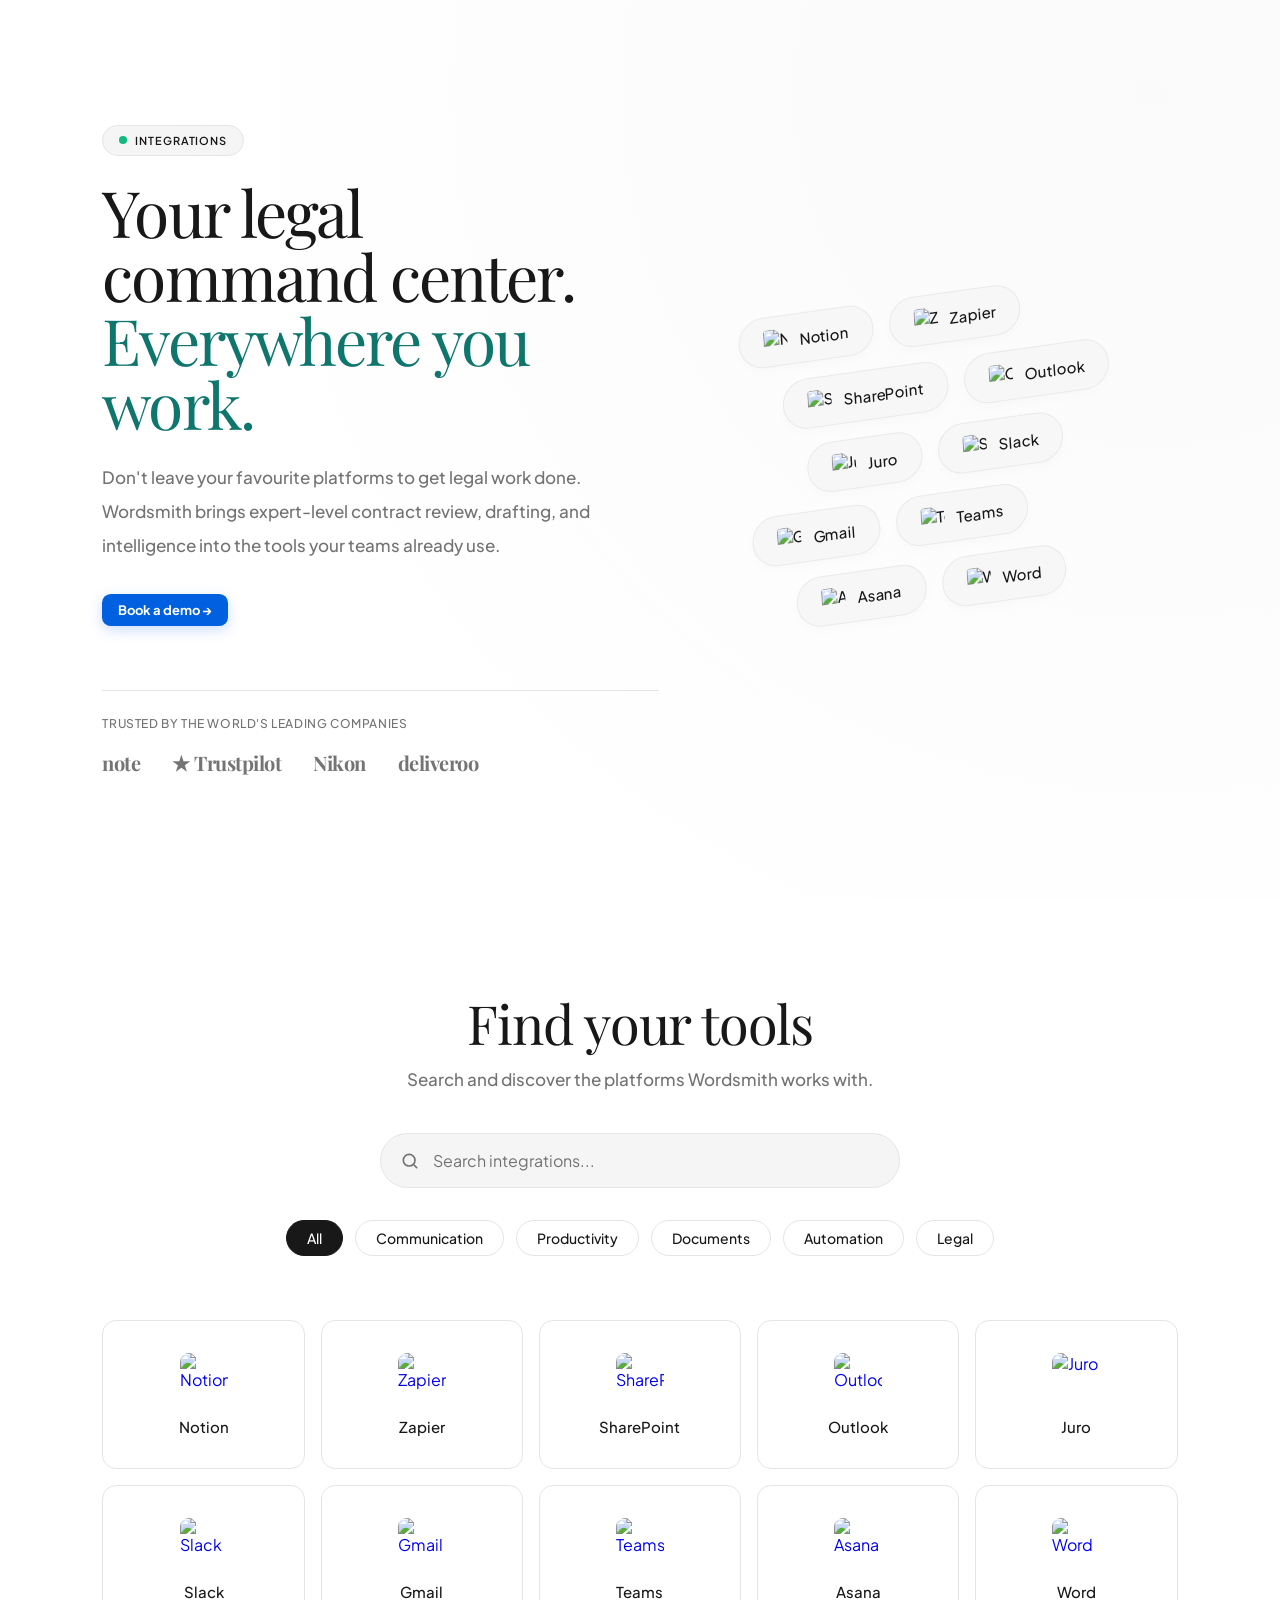
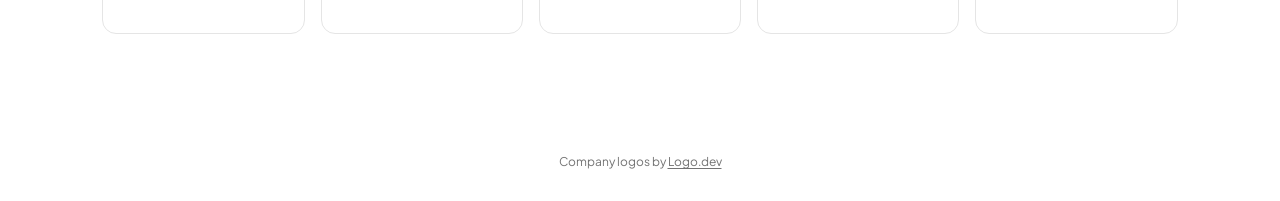
==== index.html @ c870811c "Rename hero.html to index.html for GitHub Pages" ====
<!DOCTYPE html>
<html lang="en">
<head>
  <meta charset="UTF-8">
  <meta name="viewport" content="width=device-width, initial-scale=1.0">

  <!-- Primary Meta Tags -->
  <title>Wordsmith Integrations Page Redesign | SaaS Website Redesign Portfolio</title>
  <meta name="title" content="Wordsmith Integrations Page Redesign | SaaS Website Redesign Portfolio">
  <meta name="description" content="A complete redesign of the Wordsmith AI integrations page — transforming a static list into an interactive, searchable experience with floating integration pills, live filtering, and a lead-capture empty state. Built with clean HTML, CSS, and JavaScript.">
  <meta name="keywords" content="website redesign, SaaS website redesign, landing page design, product page redesign, UI UX redesign, hero section design, integration page design, legal tech website, Wordsmith AI redesign, web design portfolio, frontend development, interaction design, web designer Edinburgh, web designer London, brand designer">
  <meta name="author" content="Costic">
  <meta name="robots" content="index, follow, max-image-preview:large, max-snippet:-1, max-video-preview:-1">
  <meta name="googlebot" content="index, follow">
  <meta name="theme-color" content="#181818">
  <meta name="rating" content="general">
  <meta name="revisit-after" content="7 days">
  <meta name="language" content="English">

  <!-- Canonical -->
  <link rel="canonical" href="https://costikid.github.io/wordsmithaiwebdesignerapplication/">

  <!-- Favicon & Manifest -->
  <link rel="icon" href="favicon.svg" type="image/svg+xml">
  <link rel="apple-touch-icon" href="apple-touch-icon.png">
  <link rel="manifest" href="site.webmanifest">

  <!-- Open Graph / Facebook -->
  <meta property="og:type" content="website">
  <meta property="og:url" content="https://costikid.github.io/wordsmithaiwebdesignerapplication/">
  <meta property="og:title" content="Wordsmith Integrations Page Redesign | SaaS Website Redesign Portfolio">
  <meta property="og:description" content="A complete redesign of the Wordsmith AI integrations page — transforming a static list into an interactive, searchable experience with floating integration pills, live filtering, and a lead-capture empty state.">
  <meta property="og:image" content="https://images.pexels.com/photos/6592642/pexels-photo-6592642.jpeg">
  <meta property="og:image:alt" content="Screenshot of the redesigned Wordsmith AI integrations page showing a staggered cascade of floating integration pills and a searchable browse section">
  <meta property="og:image:width" content="1200">
  <meta property="og:image:height" content="630">
  <meta property="og:site_name" content="Wordsmith Redesign — Portfolio">
  <meta property="og:locale" content="en_GB">

  <!-- Twitter Card -->
  <meta name="twitter:card" content="summary_large_image">
  <meta name="twitter:url" content="https://costikid.github.io/wordsmithaiwebdesignerapplication/">
  <meta name="twitter:title" content="Wordsmith Integrations Page Redesign | SaaS Website Redesign Portfolio">
  <meta name="twitter:description" content="A complete redesign of the Wordsmith AI integrations page — transforming a static list into an interactive, searchable experience with floating integration pills, live filtering, and a lead-capture empty state.">
  <meta name="twitter:image" content="https://images.pexels.com/photos/6592642/pexels-photo-6592642.jpeg">
  <meta name="twitter:image:alt" content="Screenshot of the redesigned Wordsmith AI integrations page">

  <!-- Preconnect for font performance -->
  <link rel="preconnect" href="https://fonts.googleapis.com">
  <link rel="preconnect" href="https://fonts.gstatic.com" crossorigin>
  <link rel="preconnect" href="https://img.logo.dev">

  <!-- Stylesheet -->
  <link rel="stylesheet" href="style.css">

  <!-- Structured Data: CreativeWork -->
  <script type="application/ld+json">
  {
    "@context": "https://schema.org",
    "@type": "CreativeWork",
    "name": "Wordsmith Integrations Page Redesign",
    "description": "A complete redesign of the Wordsmith AI integrations page, transforming a static list into an interactive, searchable experience with floating integration pills, live filtering, and a lead-capture empty state.",
    "url": "https://costikid.github.io/wordsmithaiwebdesignerapplication/",
    "image": "https://costikid.github.io/wordsmithaiwebdesignerapplication/Screenshot_16-7-2026_155115_www.wordsmith.ai.jpeg",
    "author": {
      "@type": "Person",
      "name": "Costic",
      "url": "https://costikid.github.io/wordsmithaiwebdesignerapplication/"
    },
    "keywords": "website redesign, SaaS website redesign, landing page design, product page redesign, UI UX redesign, hero section design, integration page design, legal tech website, Wordsmith AI redesign, web design portfolio, frontend development, interaction design",
    "inLanguage": "en-GB",
    "about": {
      "@type": "Thing",
      "name": "SaaS Website Redesign",
      "description": "Redesigning underperforming SaaS product pages into high-converting, interactive experiences."
    },
    "isBasedOn": {
      "@type": "CreativeWork",
      "name": "Wordsmith AI Integrations Page",
      "url": "https://www.wordsmith.ai/"
    }
  }
  </script>

  <!-- Structured Data: Professional Service -->
  <script type="application/ld+json">
  {
    "@context": "https://schema.org",
    "@type": "ProfessionalService",
    "name": "Website Redesign Services",
    "description": "SaaS website redesign, landing page design, and product page optimization. Transforming underperforming pages into sharp, interactive experiences that convert.",
    "url": "https://costikid.github.io/wordsmithaiwebdesignerapplication/",
    "image": "https://costikid.github.io/wordsmithaiwebdesignerapplication/Screenshot_16-7-2026_155115_www.wordsmith.ai.jpeg",
    "areaServed": ["Edinburgh", "London", "United Kingdom", "Remote"],
    "serviceType": "Website Redesign, Landing Page Design, UI/UX Design, Frontend Development",
    "provider": {
      "@type": "Person",
      "name": "Costic",
      "url": "https://costikid.github.io/wordsmithaiwebdesignerapplication/"
    }
  }
  </script>
</head>
<body>

  <section class="hero-section">
    <div class="hero-grid">
      
      <!-- LEFT CONTENT ZONE -->
      <div class="hero-content">
        <div class="category-badge">Integrations</div>
        
        <h1 class="hero-title">
          Your legal<br>command center. <span style="color: var(--color-accent-teal-text);">Everywhere you work.</span>
        </h1>
        
        <p class="hero-description">
          Don't leave your favourite platforms to get legal work done. Wordsmith brings expert-level contract review, drafting, and intelligence into the tools your teams already use.
        </p>
        
        <a href="#demo" class="cta-button">
          Book a demo &rarr;
        </a>
        
        <!-- TRUSTED BY ROW -->
        <div class="trusted-section">
          <div class="trusted-title">Trusted by the world's leading companies</div>
          <div class="trusted-logos">
            <span class="trusted-logo">note</span>
            <span class="trusted-logo">★ Trustpilot</span>
            <span class="trusted-logo">Nikon</span>
            <span class="trusted-logo">deliveroo</span>
          </div>
        </div>
      </div>
      
      <!-- RIGHT VISUAL ZONE (CLICKABLE LOGO FLOATING CARDS) -->
      <div class="hero-visual">
        <div class="integrations-wrapper">
          
          <!-- Row 1 -->
          <div class="integration-row offset-left">
            <a href="https://notion.so" target="_blank" class="integration-link">
              <img class="brand-logo" src="https://img.logo.dev/notion.so?size=32&retina=true&token=pk_dzm3w_TGRdyqIKPzWMTyFA" alt="Notion" />
              Notion
            </a>
            <a href="https://zapier.com" target="_blank" class="integration-link">
              <img class="brand-logo" src="https://img.logo.dev/zapier.com?size=32&retina=true&token=pk_dzm3w_TGRdyqIKPzWMTyFA" alt="Zapier" />
              Zapier
            </a>
          </div>
          
          <!-- Row 2 -->
          <div class="integration-row">
            <a href="https://microsoft.com/sharepoint" target="_blank" class="integration-link">
              <img class="brand-logo" src="https://img.logo.dev/sharepoint.com?size=32&retina=true&token=pk_dzm3w_TGRdyqIKPzWMTyFA" alt="SharePoint" />
              SharePoint
            </a>
            <a href="https://outlook.com" target="_blank" class="integration-link">
              <img class="brand-logo" src="https://img.logo.dev/outlook.com?size=32&retina=true&token=pk_dzm3w_TGRdyqIKPzWMTyFA" alt="Outlook" />
              Outlook
            </a>
          </div>
          
          <!-- Row 3 -->
          <div class="integration-row offset-right">
            <a href="https://juro.com" target="_blank" class="integration-link">
              <img class="brand-logo" src="https://img.logo.dev/juro.com?size=32&retina=true&token=pk_dzm3w_TGRdyqIKPzWMTyFA" alt="Juro" />
              Juro
            </a>
            <a href="https://slack.com" target="_blank" class="integration-link">
              <img class="brand-logo" src="https://img.logo.dev/slack.com?size=32&retina=true&token=pk_dzm3w_TGRdyqIKPzWMTyFA" alt="Slack" />
              Slack
            </a>
          </div>
          
          <!-- Row 4 -->
          <div class="integration-row offset-left">
            <a href="https://gmail.com" target="_blank" class="integration-link">
              <img class="brand-logo" src="https://img.logo.dev/gmail.com?size=32&retina=true&token=pk_dzm3w_TGRdyqIKPzWMTyFA" alt="Gmail" />
              Gmail
            </a>
            <a href="https://microsoft.com/teams" target="_blank" class="integration-link">
              <img class="brand-logo" src="https://img.logo.dev/teams.microsoft.com?size=32&retina=true&token=pk_dzm3w_TGRdyqIKPzWMTyFA" alt="Teams" />
              Teams
            </a>
          </div>
          
          <!-- Row 5 -->
          <div class="integration-row">
            <a href="https://asana.com" target="_blank" class="integration-link">
              <img class="brand-logo" src="https://img.logo.dev/asana.com?size=32&retina=true&token=pk_dzm3w_TGRdyqIKPzWMTyFA" alt="Asana" />
              Asana
            </a>
            <a href="https://word.com" target="_blank" class="integration-link">
              <img class="brand-logo" src="https://img.logo.dev/word.microsoft.com?size=32&retina=true&token=pk_dzm3w_TGRdyqIKPzWMTyFA" alt="Word" />
              Word
            </a>
          </div>

        </div>
      </div>
      
    </div>
  </section>

  <!-- ===== BROWSE INTEGRATIONS SECTION ===== -->
  <section class="integrations-search-section">
    <div class="integrations-search-container">
      <div class="integrations-search-header">
        <h2 class="integrations-search-title">
          Find your tools
        </h2>
        <p class="integrations-search-subtitle">
          Search and discover the platforms Wordsmith works with.
        </p>

        <div class="search-bar-wrapper">
          <svg class="search-icon" width="20" height="20" viewBox="0 0 24 24" fill="none" aria-hidden="true">
            <circle cx="11" cy="11" r="7" stroke="currentColor" stroke-width="2"/>
            <path d="m20 20-3.5-3.5" stroke="currentColor" stroke-width="2" stroke-linecap="round"/>
          </svg>
          <input
            type="text"
            id="integrationSearch"
            class="search-bar-input"
            placeholder="Search integrations..."
            autocomplete="off"
          />
        </div>

        <div class="filter-chips" id="filterChips">
          <button class="filter-chip is-active" data-category="all">All</button>
          <button class="filter-chip" data-category="communication">Communication</button>
          <button class="filter-chip" data-category="productivity">Productivity</button>
          <button class="filter-chip" data-category="documents">Documents</button>
          <button class="filter-chip" data-category="automation">Automation</button>
          <button class="filter-chip" data-category="legal">Legal</button>
        </div>
      </div>

      <div class="integrations-search-grid" id="integrationsGrid">
        <a href="https://notion.so" target="_blank" class="integration-card" data-name="notion" data-category="productivity">
          <img class="brand-logo brand-logo--lg" src="https://img.logo.dev/notion.so?size=48&retina=true&token=pk_dzm3w_TGRdyqIKPzWMTyFA" alt="Notion" />
          <span class="integration-card-name">Notion</span>
        </a>
        <a href="https://zapier.com" target="_blank" class="integration-card" data-name="zapier" data-category="automation">
          <img class="brand-logo brand-logo--lg" src="https://img.logo.dev/zapier.com?size=48&retina=true&token=pk_dzm3w_TGRdyqIKPzWMTyFA" alt="Zapier" />
          <span class="integration-card-name">Zapier</span>
        </a>
        <a href="https://microsoft.com/sharepoint" target="_blank" class="integration-card" data-name="sharepoint" data-category="documents">
          <img class="brand-logo brand-logo--lg" src="https://img.logo.dev/sharepoint.com?size=48&retina=true&token=pk_dzm3w_TGRdyqIKPzWMTyFA" alt="SharePoint" />
          <span class="integration-card-name">SharePoint</span>
        </a>
        <a href="https://outlook.com" target="_blank" class="integration-card" data-name="outlook" data-category="communication">
          <img class="brand-logo brand-logo--lg" src="https://img.logo.dev/outlook.com?size=48&retina=true&token=pk_dzm3w_TGRdyqIKPzWMTyFA" alt="Outlook" />
          <span class="integration-card-name">Outlook</span>
        </a>
        <a href="https://juro.com" target="_blank" class="integration-card" data-name="juro" data-category="legal">
          <img class="brand-logo brand-logo--lg" src="https://img.logo.dev/juro.com?size=48&retina=true&token=pk_dzm3w_TGRdyqIKPzWMTyFA" alt="Juro" />
          <span class="integration-card-name">Juro</span>
        </a>
        <a href="https://slack.com" target="_blank" class="integration-card" data-name="slack" data-category="communication">
          <img class="brand-logo brand-logo--lg" src="https://img.logo.dev/slack.com?size=48&retina=true&token=pk_dzm3w_TGRdyqIKPzWMTyFA" alt="Slack" />
          <span class="integration-card-name">Slack</span>
        </a>
        <a href="https://gmail.com" target="_blank" class="integration-card" data-name="gmail" data-category="communication">
          <img class="brand-logo brand-logo--lg" src="https://img.logo.dev/gmail.com?size=48&retina=true&token=pk_dzm3w_TGRdyqIKPzWMTyFA" alt="Gmail" />
          <span class="integration-card-name">Gmail</span>
        </a>
        <a href="https://microsoft.com/teams" target="_blank" class="integration-card" data-name="teams" data-category="communication">
          <img class="brand-logo brand-logo--lg" src="https://img.logo.dev/teams.microsoft.com?size=48&retina=true&token=pk_dzm3w_TGRdyqIKPzWMTyFA" alt="Teams" />
          <span class="integration-card-name">Teams</span>
        </a>
        <a href="https://asana.com" target="_blank" class="integration-card" data-name="asana" data-category="productivity">
          <img class="brand-logo brand-logo--lg" src="https://img.logo.dev/asana.com?size=48&retina=true&token=pk_dzm3w_TGRdyqIKPzWMTyFA" alt="Asana" />
          <span class="integration-card-name">Asana</span>
        </a>
        <a href="https://word.com" target="_blank" class="integration-card" data-name="word" data-category="documents">
          <img class="brand-logo brand-logo--lg" src="https://img.logo.dev/word.microsoft.com?size=48&retina=true&token=pk_dzm3w_TGRdyqIKPzWMTyFA" alt="Word" />
          <span class="integration-card-name">Word</span>
        </a>
      </div>

      <div class="no-results-block" id="noResults">
        <p class="no-results-text">No integrations found. Try a different search.</p>
        <button class="request-toggle-btn" id="requestToggleBtn" type="button">
          Request an integration
        </button>

        <form class="request-form" id="requestForm">
          <div class="request-form-field">
            <label for="requestTool" class="request-form-label">Tool or platform name</label>
            <input type="text" id="requestTool" class="request-form-input" placeholder="e.g. Monday.com" required />
          </div>
          <div class="request-form-field">
            <label for="requestEmail" class="request-form-label">Your email</label>
            <input type="email" id="requestEmail" class="request-form-input" placeholder="you@company.com" required />
          </div>
          <div class="request-form-field">
            <label for="requestUseCase" class="request-form-label">How would you use it? (optional)</label>
            <textarea id="requestUseCase" class="request-form-textarea" rows="3" placeholder="Tell us about your workflow..."></textarea>
          </div>
          <button type="submit" class="request-submit-btn">Submit request</button>
          <p class="request-success" id="requestSuccess">Thanks! We'll let you know when this integration is available.</p>
        </form>
      </div>
    </div>
  </section>

  <script>
    (function () {
      var input = document.getElementById('integrationSearch');
      var cards = document.querySelectorAll('.integration-card');
      var chips = document.querySelectorAll('.filter-chip');
      var noResults = document.getElementById('noResults');
      var activeCategory = 'all';

      function filter() {
        var query = input.value.trim().toLowerCase();
        var visibleCount = 0;

        cards.forEach(function (card) {
          var name = card.getAttribute('data-name');
          var category = card.getAttribute('data-category');
          var matchesQuery = name.indexOf(query) !== -1;
          var matchesCategory = activeCategory === 'all' || category === activeCategory;
          var visible = matchesQuery && matchesCategory;
          card.style.display = visible ? '' : 'none';
          if (visible) visibleCount++;
        });

        noResults.style.display = visibleCount === 0 ? 'flex' : 'none';
      }

      input.addEventListener('input', filter);

      chips.forEach(function (chip) {
        chip.addEventListener('click', function () {
          chips.forEach(function (c) { c.classList.remove('is-active'); });
          chip.classList.add('is-active');
          activeCategory = chip.getAttribute('data-category');
          filter();
        });
      });

      var requestToggleBtn = document.getElementById('requestToggleBtn');
      var requestForm = document.getElementById('requestForm');
      var requestSuccess = document.getElementById('requestSuccess');

      requestToggleBtn.addEventListener('click', function () {
        requestForm.classList.toggle('is-open');
        requestToggleBtn.style.display = requestForm.classList.contains('is-open') ? 'none' : 'inline-flex';
      });

      requestForm.addEventListener('submit', function (e) {
        e.preventDefault();
        requestForm.style.display = 'none';
        requestSuccess.style.display = 'block';
      });
    })();
  </script>

  <p class="logo-credit">Company logos by <a href="https://www.logo.dev" target="_blank" rel="noopener">Logo.dev</a></p>

</body>
</html>
---- style.css ----
@import url('https://fonts.googleapis.com/css2?family=Plus+Jakarta+Sans:wght@400;500;600&family=Playfair+Display:ital,wght@0,400..900;1,400..900&display=swap');

:root {
  /* Colors */
  --color-ink-primary: #181818;
  --color-white-surface: #ffffff;
  --color-brand-black: #0a0a0a;
  --color-action-blue: #0060df;
  --color-accent-purple: #9333ea;
  --color-paper-cream: #fcf7ee;
  --color-neutral-mid: #999999;
  --color-neutral-subtle: #737373;
  --color-border-subtle: #e5e5e5;
  --color-surface-muted: #f5f5f5;
  --color-action-blue-hover: #004eb5;
  --color-accent-teal: #aef2e4;
  --color-accent-teal-text: #0f766e;
  --color-white: #ffffff;
  --color-accent-green: #10b981;
  --color-border-hover: #d1d5db;
  --color-surface-light: #f7f7f8;
  --color-border-light: #eaeaea;

  /* Font proxies for gtUltraMedian / baselGrotesk */
  --font-display: 'Playfair Display', Georgia, serif;
  --font-sans: 'Plus Jakarta Sans', sans-serif;

  /* Typography */
  --font-display-hero-family: 'Playfair Display';
  --font-display-hero-size: 64px;
  --font-display-hero-weight: 300;
  --font-display-hero-line-height: 64px;
  --font-display-hero-letter-spacing: -1.92px;
  --font-display-hero-alt-family: 'Playfair Display';
  --font-display-hero-alt-size: 71.04px;
  --font-display-hero-alt-weight: 300;
  --font-display-hero-alt-line-height: 71.04px;
  --font-display-hero-alt-letter-spacing: -1.4208px;
  --font-display-section-family: 'Playfair Display';
  --font-display-section-size: 54px;
  --font-display-section-weight: 300;
  --font-display-section-line-height: 54px;
  --font-display-section-letter-spacing: -1.08px;
  --font-body-default-family: 'Plus Jakarta Sans';
  --font-body-default-size: 16px;
  --font-body-default-weight: 400;
  --font-body-default-line-height: 24px;
  --font-body-large-family: 'Plus Jakarta Sans';
  --font-body-large-size: 17px;
  --font-body-large-weight: 500;
  --font-body-large-line-height: 25px;
  --font-body-large-line-height-relaxed: 2;
  --font-body-small-family: 'Plus Jakarta Sans';
  --font-body-small-size: 15px;
  --font-body-small-weight: 400;
  --font-body-small-line-height: 36px;
  --font-label-medium-family: 'Plus Jakarta Sans';
  --font-label-medium-size: 12px;
  --font-label-medium-weight: 500;
  --font-label-medium-line-height: 18px;
  --font-label-small-family: 'Plus Jakarta Sans';
  --font-label-small-size: 14px;
  --font-label-small-weight: 400;
  --font-label-small-line-height: 20px;
  --font-ui-subheading-family: 'Plus Jakarta Sans';
  --font-ui-subheading-size: 20px;
  --font-ui-subheading-weight: 500;
  --font-ui-subheading-line-height: 23px;

  /* Spacing */
  --spacing-space-1: 4px;
  --spacing-space-2: 8px;
  --spacing-space-3: 12px;
  --spacing-space-4: 16px;
  --spacing-space-5: 20px;
  --spacing-space-6: 24px;
  --spacing-space-8: 32px;
  --spacing-space-10: 40px;
  --spacing-space-12: 48px;
  --spacing-space-14: 56px;
  --spacing-space-16: 64px;
  --spacing-space-20: 80px;
  --spacing-space-24: 96px;

  /* Border Radius */
  --radius-radius-sharp: 4px;
  --radius-radius-sm: 8.8px;
  --radius-radius-md: 12px;
  --radius-radius-base: 10px;
  --radius-radius-lg: 14px;
  --radius-radius-xl: 18px;
  --radius-radius-pill: 9999px;
  --radius-radius-4xl: 32px;

}

/* Reset */
* {
  box-sizing: border-box;
  margin: 0;
  padding: 0;
}

/* Base */
body {
  margin: 0;
  font-family: var(--font-sans), system-ui, -apple-system, BlinkMacSystemFont, "Segoe UI", sans-serif;
  color: var(--color-ink-primary);
  background: var(--color-white);
  overflow-x: hidden;
  -webkit-font-smoothing: antialiased;
}

.hero {
  padding: var(--spacing-space-24) var(--spacing-space-8);
  background: var(--color-paper-cream);
}

.hero-container {
  max-width: 1200px;
  margin: 0 auto;
  display: grid;
  grid-template-columns: 1.25fr 1fr;
  gap: var(--spacing-space-16);
  align-items: center;
}

.hero-headline {
  font-family: var(--font-display-hero-family), Georgia, "Times New Roman", serif;
  font-size: var(--font-display-hero-size);
  font-weight: var(--font-display-hero-weight);
  line-height: var(--font-display-hero-line-height);
  letter-spacing: var(--font-display-hero-letter-spacing);
  color: var(--color-ink-primary);
  margin: 0 0 var(--spacing-space-6);
}

.hero-highlight {
  display: inline;
  padding: 0.05em 0.18em;
  border-radius: var(--radius-radius-sm);
}

.hero-highlight--blue {
  color: var(--color-action-blue);
  background: rgba(0, 96, 223, 0.08);
}

.hero-highlight--purple {
  color: var(--color-accent-purple);
  background: rgba(147, 51, 234, 0.08);
}

.hero-subheadline {
  font-family: var(--font-body-large-family), system-ui, sans-serif;
  font-size: var(--font-body-large-size);
  font-weight: var(--font-body-large-weight);
  line-height: var(--font-body-large-line-height);
  color: var(--color-neutral-subtle);
  max-width: 480px;
  margin: 0 0 var(--spacing-space-6);
}

.hero-cta {
  display: inline-flex;
  align-items: center;
  justify-content: center;
  padding: var(--spacing-space-4) var(--spacing-space-6);
  border-radius: var(--radius-radius-pill);
  background: var(--color-action-blue);
  color: var(--color-white-surface);
  font-family: var(--font-body-default-family), system-ui, sans-serif;
  font-size: var(--font-body-default-size);
  font-weight: 500;
  line-height: var(--font-body-default-line-height);
  text-decoration: none;
  transition: transform 0.15s ease, box-shadow 0.15s ease;
}

.hero-cta:hover {
  transform: translateY(-2px);
  box-shadow: 0px 7px 24px -4px rgba(16, 24, 40, 0.14);
}

.hero-integrations {
  background: var(--color-white-surface);
  border: 1px solid var(--color-border-subtle);
  border-radius: var(--radius-radius-4xl);
  padding: var(--spacing-space-8);
  box-shadow: 0px 10.92px 37.44px -6.24px rgba(16, 24, 40, 0.14);
}

.hero-integrations-title {
  font-family: var(--font-ui-subheading-family), system-ui, sans-serif;
  font-size: var(--font-ui-subheading-size);
  font-weight: var(--font-ui-subheading-weight);
  line-height: var(--font-ui-subheading-line-height);
  margin: 0 0 var(--spacing-space-6);
  color: var(--color-ink-primary);
}

.hero-integration-grid {
  display: grid;
  grid-template-columns: repeat(4, 1fr);
  gap: var(--spacing-space-4);
}

.hero-integration {
  display: flex;
  flex-direction: column;
  align-items: center;
  justify-content: center;
  gap: var(--spacing-space-2);
  padding: var(--spacing-space-4);
  border-radius: var(--radius-radius-md);
  background: var(--color-white-surface);
  border: 1px solid transparent;
  text-decoration: none;
  transition: border-color 0.15s ease, background 0.15s ease, transform 0.15s ease;
}

.hero-integration:hover {
  background: var(--color-surface-muted);
  border-color: var(--color-border-subtle);
  transform: translateY(-2px);
}

.hero-integration:focus-visible {
  outline: 3px solid var(--color-ink-primary);
  outline-offset: 0px;
}

.hero-integration-icon {
  width: var(--spacing-space-12);
  height: var(--spacing-space-12);
  display: flex;
  align-items: center;
  justify-content: center;
  border-radius: var(--radius-radius-sm);
  font-family: var(--font-ui-subheading-family), system-ui, sans-serif;
  font-size: var(--font-ui-subheading-size);
  font-weight: 600;
  color: var(--color-white-surface);
}

.hero-integration-label {
  font-family: var(--font-label-small-family), system-ui, sans-serif;
  font-size: var(--font-label-small-size);
  font-weight: var(--font-label-small-weight);
  line-height: var(--font-label-small-line-height);
  color: var(--color-ink-primary);
  text-align: center;
}

@media (max-width: 767px) {
  .hero {
    padding: var(--spacing-space-16) var(--spacing-space-5);
  }

  .hero-container {
    grid-template-columns: 1fr;
    gap: var(--spacing-space-10);
  }

  .hero-headline {
    font-size: 48px;
    line-height: 52px;
    letter-spacing: -1.2px;
  }

  .hero-integration-grid {
    grid-template-columns: repeat(3, 1fr);
  }
}

/* ===== Hero Section (index.html) ===== */
.hero-section {
  min-height: 100vh;
  display: flex;
  align-items: center;
  padding: var(--spacing-space-24) 8%;
  position: relative;
  background: radial-gradient(circle at 90% 10%, rgba(245, 245, 245, 0.5) 0%, rgba(255, 255, 255, 1) 70%);
}

.hero-grid {
  display: grid;
  grid-template-columns: 1.1fr 0.9fr;
  gap: var(--spacing-space-16);
  align-items: center;
  width: 100%;
  max-width: 1400px;
  margin: 0 auto;
}

.hero-content {
  display: flex;
  flex-direction: column;
  align-items: flex-start;
  max-width: 580px;
}

.category-badge {
  display: inline-flex;
  align-items: center;
  gap: var(--spacing-space-2);
  background: var(--color-surface-muted);
  border: 1px solid var(--color-border-subtle);
  padding: var(--spacing-space-2) var(--spacing-space-4);
  border-radius: var(--radius-radius-pill);
  font-size: 11px;
  font-weight: 600;
  letter-spacing: 0.08em;
  text-transform: uppercase;
  color: var(--color-ink-primary);
  margin-bottom: var(--spacing-space-6);
}

.category-badge::before {
  content: '';
  display: inline-block;
  width: var(--spacing-space-2);
  height: var(--spacing-space-2);
  background-color: var(--color-accent-green);
  border-radius: 50%;
}

.hero-title {
  font-family: var(--font-display-hero-family), Georgia, serif;
  font-size: var(--font-display-hero-size);
  font-weight: var(--font-display-hero-weight);
  line-height: var(--font-display-hero-line-height);
  letter-spacing: var(--font-display-hero-letter-spacing);
  color: var(--color-ink-primary);
  margin-bottom: var(--spacing-space-6);
}

.highlight-wrapper {
  background-color: var(--color-accent-teal);
  color: var(--color-accent-teal-text);
  display: inline-block;
  padding: 2px var(--spacing-space-3);
  border-radius: var(--radius-radius-sm);
  margin-top: var(--spacing-space-1);
}

.hero-description {
  font-family: var(--font-body-large-family), system-ui, sans-serif;
  font-size: var(--font-body-large-size);
  font-weight: var(--font-body-large-weight);
  line-height: var(--font-body-large-line-height-relaxed);
  color: var(--color-neutral-subtle);
  margin-bottom: var(--spacing-space-8);
}

.cta-button {
  display: inline-flex;
  align-items: center;
  gap: var(--spacing-space-2);
  background-color: var(--color-action-blue);
  color: var(--color-white);
  text-decoration: none;
  font-weight: 700;
  font-size: 13px;
  padding: var(--spacing-space-2) var(--spacing-space-4);
  border-radius: var(--radius-radius-sm);
  transition: all 0.2s ease;
  box-shadow: 0 4px 14px rgba(0, 96, 223, 0.2);
}

.cta-button:hover {
  background-color: var(--color-action-blue-hover);
  transform: translateY(-2px);
}

.trusted-section {
  margin-top: var(--spacing-space-16);
  width: 100%;
  border-top: 1px solid var(--color-border-subtle);
  padding-top: var(--spacing-space-6);
}

.trusted-title {
  font-family: var(--font-label-medium-family), system-ui, sans-serif;
  font-size: var(--font-label-medium-size);
  font-weight: var(--font-label-medium-weight);
  line-height: var(--font-label-medium-line-height);
  text-transform: uppercase;
  letter-spacing: 0.05em;
  color: var(--color-neutral-subtle);
  margin-bottom: var(--spacing-space-4);
}

.trusted-logos {
  display: flex;
  align-items: center;
  gap: var(--spacing-space-8);
  opacity: 0.6;
}

.trusted-logo {
  font-family: var(--font-display);
  font-size: var(--spacing-space-5);
  font-weight: 700;
  color: var(--color-ink-primary);
  letter-spacing: -0.5px;
}

.hero-visual {
  position: relative;
  display: flex;
  justify-content: center;
  align-items: center;
}

.integrations-wrapper {
  display: flex;
  flex-direction: column;
  gap: var(--spacing-space-4);
  transform: rotate(-8deg) skewX(-4deg);
  padding: var(--spacing-space-5);
  max-width: 500px;
}

.integration-row {
  display: flex;
  gap: var(--spacing-space-4);
  white-space: nowrap;
}

.integration-row.offset-left {
  transform: translateX(-40px);
}

.integration-row.offset-right {
  transform: translateX(20px);
}

.integration-link {
  display: flex;
  align-items: center;
  gap: var(--spacing-space-3);
  background-color: var(--color-surface-light);
  border: 1px solid var(--color-border-light);
  padding: var(--spacing-space-3) var(--spacing-space-6);
  border-radius: var(--radius-radius-pill);
  text-decoration: none;
  color: var(--color-ink-primary);
  font-weight: 500;
  font-size: var(--font-body-small-size);
  box-shadow: 0px 4px 12px rgba(0, 0, 0, 0.02);
  transition: all 0.3s cubic-bezier(0.16, 1, 0.3, 1);
  cursor: pointer;
}

.integration-link:hover {
  background-color: var(--color-white);
  transform: scale(1.06) translateY(-4px);
  box-shadow: 0px 10px 25px rgba(16, 24, 40, 0.1);
  border-color: var(--color-border-hover);
}

.brand-logo {
  width: var(--spacing-space-6);
  height: var(--spacing-space-6);
  border-radius: var(--radius-radius-sharp);
  object-fit: contain;
  flex-shrink: 0;
}

.brand-logo--lg {
  width: var(--spacing-space-12);
  height: var(--spacing-space-12);
  border-radius: var(--radius-radius-sm);
}

@media (max-width: 1024px) {
  .hero-grid {
    grid-template-columns: 1fr;
    gap: var(--spacing-space-20);
    text-align: center;
  }

  .hero-content {
    align-items: center;
    margin: 0 auto;
  }

  .integrations-wrapper {
    transform: rotate(0deg) skewX(0deg);
    max-width: 100%;
    align-items: center;
  }

  .integration-row {
    justify-content: center;
    flex-wrap: wrap;
  }

  .integration-row.offset-left,
  .integration-row.offset-right {
    transform: translateX(0);
  }
}

@media (max-width: 767px) {
  .hero-section {
    padding: var(--spacing-space-16) var(--spacing-space-5);
  }
  .hero-title {
    font-size: 44px;
    line-height: 1.2;
  }
  .trusted-logos {
    justify-content: center;
    flex-wrap: wrap;
    gap: var(--spacing-space-5);
  }
}

/* ===== Browse Integrations Section ===== */
.integrations-search-section {
  padding: var(--spacing-space-24) 8%;
  background: var(--color-white);
}

.integrations-search-container {
  max-width: 1200px;
  margin: 0 auto;
}

.integrations-search-header {
  text-align: center;
  margin-bottom: var(--spacing-space-16);
}

.integrations-search-header .category-badge {
  margin-bottom: var(--spacing-space-6);
}

.integrations-search-title {
  font-family: var(--font-display-section-family), Georgia, serif;
  font-size: var(--font-display-section-size);
  font-weight: var(--font-display-section-weight);
  line-height: var(--font-display-section-line-height);
  letter-spacing: var(--font-display-section-letter-spacing);
  color: var(--color-ink-primary);
  margin-bottom: var(--spacing-space-4);
}

.integrations-search-subtitle {
  font-family: var(--font-body-large-family), system-ui, sans-serif;
  font-size: var(--font-body-large-size);
  font-weight: var(--font-body-large-weight);
  line-height: 1.6;
  color: var(--color-neutral-subtle);
  margin-bottom: var(--spacing-space-10);
}

.search-bar-wrapper {
  position: relative;
  display: inline-flex;
  align-items: center;
  width: 100%;
  max-width: 520px;
}

.search-icon {
  position: absolute;
  left: var(--spacing-space-5);
  color: var(--color-neutral-subtle);
  pointer-events: none;
}

.search-bar-input {
  width: 100%;
  padding: var(--spacing-space-4) var(--spacing-space-5) var(--spacing-space-4) calc(var(--spacing-space-5) * 2 + var(--spacing-space-3));
  font-family: var(--font-body-default-family), system-ui, sans-serif;
  font-size: var(--font-body-default-size);
  font-weight: var(--font-body-default-weight);
  color: var(--color-ink-primary);
  background: var(--color-surface-muted);
  border: 1px solid var(--color-border-subtle);
  border-radius: var(--radius-radius-pill);
  outline: none;
  transition: border-color 0.2s ease, box-shadow 0.2s ease;
}

.search-bar-input::placeholder {
  color: var(--color-neutral-subtle);
}

.search-bar-input:focus {
  border-color: var(--color-action-blue);
  box-shadow: 0 0 0 3px rgba(0, 96, 223, 0.12);
}

.filter-chips {
  display: flex;
  flex-wrap: wrap;
  justify-content: center;
  gap: var(--spacing-space-3);
  margin-top: var(--spacing-space-8);
}

.filter-chip {
  padding: var(--spacing-space-2) var(--spacing-space-5);
  font-family: var(--font-label-small-family), system-ui, sans-serif;
  font-size: var(--font-label-small-size);
  font-weight: 500;
  color: var(--color-ink-primary);
  background: var(--color-white);
  border: 1px solid var(--color-border-subtle);
  border-radius: var(--radius-radius-pill);
  cursor: pointer;
  transition: background 0.2s ease, color 0.2s ease, border-color 0.2s ease;
}

.filter-chip:hover {
  background: var(--color-surface-muted);
  border-color: var(--color-border-hover);
}

.filter-chip.is-active {
  background: var(--color-ink-primary);
  color: var(--color-white);
  border-color: var(--color-ink-primary);
}

.integrations-search-grid {
  display: grid;
  grid-template-columns: repeat(5, 1fr);
  gap: var(--spacing-space-4);
}

.integration-card {
  display: flex;
  flex-direction: column;
  align-items: center;
  justify-content: center;
  gap: var(--spacing-space-4);
  padding: var(--spacing-space-8) var(--spacing-space-4);
  background: var(--color-white);
  border: 1px solid var(--color-border-subtle);
  border-radius: var(--radius-radius-lg);
  text-decoration: none;
  transition: border-color 0.2s ease, box-shadow 0.2s ease, transform 0.2s ease;
}

.integration-card:hover {
  border-color: var(--color-border-hover);
  box-shadow: 0px 10px 25px rgba(16, 24, 40, 0.1);
  transform: translateY(-4px);
}

.integration-card:focus-visible {
  outline: 3px solid var(--color-ink-primary);
  outline-offset: 0px;
}

.integration-card-name {
  font-family: var(--font-body-small-family), system-ui, sans-serif;
  font-size: var(--font-body-small-size);
  font-weight: 500;
  color: var(--color-ink-primary);
  text-align: center;
}

.no-results-block {
  display: none;
  flex-direction: column;
  align-items: center;
  gap: var(--spacing-space-6);
  padding: var(--spacing-space-12) 0;
}

.no-results-text {
  font-family: var(--font-body-default-family), system-ui, sans-serif;
  font-size: var(--font-body-default-size);
  color: var(--color-neutral-subtle);
  text-align: center;
}

.request-toggle-btn {
  display: inline-flex;
  align-items: center;
  padding: var(--spacing-space-3) var(--spacing-space-6);
  font-family: var(--font-body-small-family), system-ui, sans-serif;
  font-size: var(--font-body-small-size);
  font-weight: 500;
  color: var(--color-white);
  background: var(--color-ink-primary);
  border: none;
  border-radius: var(--radius-radius-pill);
  cursor: pointer;
  transition: background 0.2s ease, transform 0.2s ease;
}

.request-toggle-btn:hover {
  background: var(--color-brand-black);
  transform: translateY(-2px);
}

.request-form {
  display: none;
  flex-direction: column;
  gap: var(--spacing-space-5);
  width: 100%;
  max-width: 480px;
  padding: var(--spacing-space-8);
  background: var(--color-surface-muted);
  border: 1px solid var(--color-border-subtle);
  border-radius: var(--radius-radius-xl);
}

.request-form.is-open {
  display: flex;
}

.request-form-field {
  display: flex;
  flex-direction: column;
  gap: var(--spacing-space-2);
}

.request-form-label {
  font-family: var(--font-label-small-family), system-ui, sans-serif;
  font-size: var(--font-label-small-size);
  font-weight: 500;
  color: var(--color-ink-primary);
}

.request-form-input,
.request-form-textarea {
  width: 100%;
  padding: var(--spacing-space-3) var(--spacing-space-4);
  font-family: var(--font-body-small-family), system-ui, sans-serif;
  font-size: var(--font-body-small-size);
  color: var(--color-ink-primary);
  background: var(--color-white);
  border: 1px solid var(--color-border-subtle);
  border-radius: var(--radius-radius-base);
  outline: none;
  transition: border-color 0.2s ease, box-shadow 0.2s ease;
}

.request-form-input:focus,
.request-form-textarea:focus {
  border-color: var(--color-action-blue);
  box-shadow: 0 0 0 3px rgba(0, 96, 223, 0.12);
}

.request-form-textarea {
  resize: vertical;
  font-family: var(--font-body-small-family), system-ui, sans-serif;
}

.request-submit-btn {
  align-self: flex-start;
  padding: var(--spacing-space-3) var(--spacing-space-6);
  font-family: var(--font-body-small-family), system-ui, sans-serif;
  font-size: var(--font-body-small-size);
  font-weight: 600;
  color: var(--color-white);
  background: var(--color-action-blue);
  border: none;
  border-radius: var(--radius-radius-pill);
  cursor: pointer;
  transition: background 0.2s ease, transform 0.2s ease;
}

.request-submit-btn:hover {
  background: var(--color-action-blue-hover);
  transform: translateY(-2px);
}

.request-success {
  display: none;
  padding: var(--spacing-space-4) var(--spacing-space-6);
  font-family: var(--font-body-small-family), system-ui, sans-serif;
  font-size: var(--font-body-small-size);
  font-weight: 500;
  color: var(--color-accent-teal-text);
  background: var(--color-accent-teal);
  border-radius: var(--radius-radius-base);
  text-align: center;
}

@media (max-width: 1024px) {
  .integrations-search-grid {
    grid-template-columns: repeat(4, 1fr);
  }
}

@media (max-width: 767px) {
  .integrations-search-section {
    padding: var(--spacing-space-16) var(--spacing-space-5);
  }

  .integrations-search-title {
    font-size: 40px;
  }

  .integrations-search-grid {
    grid-template-columns: repeat(3, 1fr);
  }
}

.logo-credit {
  text-align: center;
  font-family: var(--font-label-medium-family), system-ui, sans-serif;
  font-size: var(--font-label-medium-size);
  color: var(--color-neutral-subtle);
  padding: var(--spacing-space-6) 0 var(--spacing-space-8);
}

.logo-credit a {
  color: var(--color-neutral-subtle);
  text-decoration: underline;
  text-underline-offset: 2px;
}

.logo-credit a:hover {
  color: var(--color-ink-primary);
}
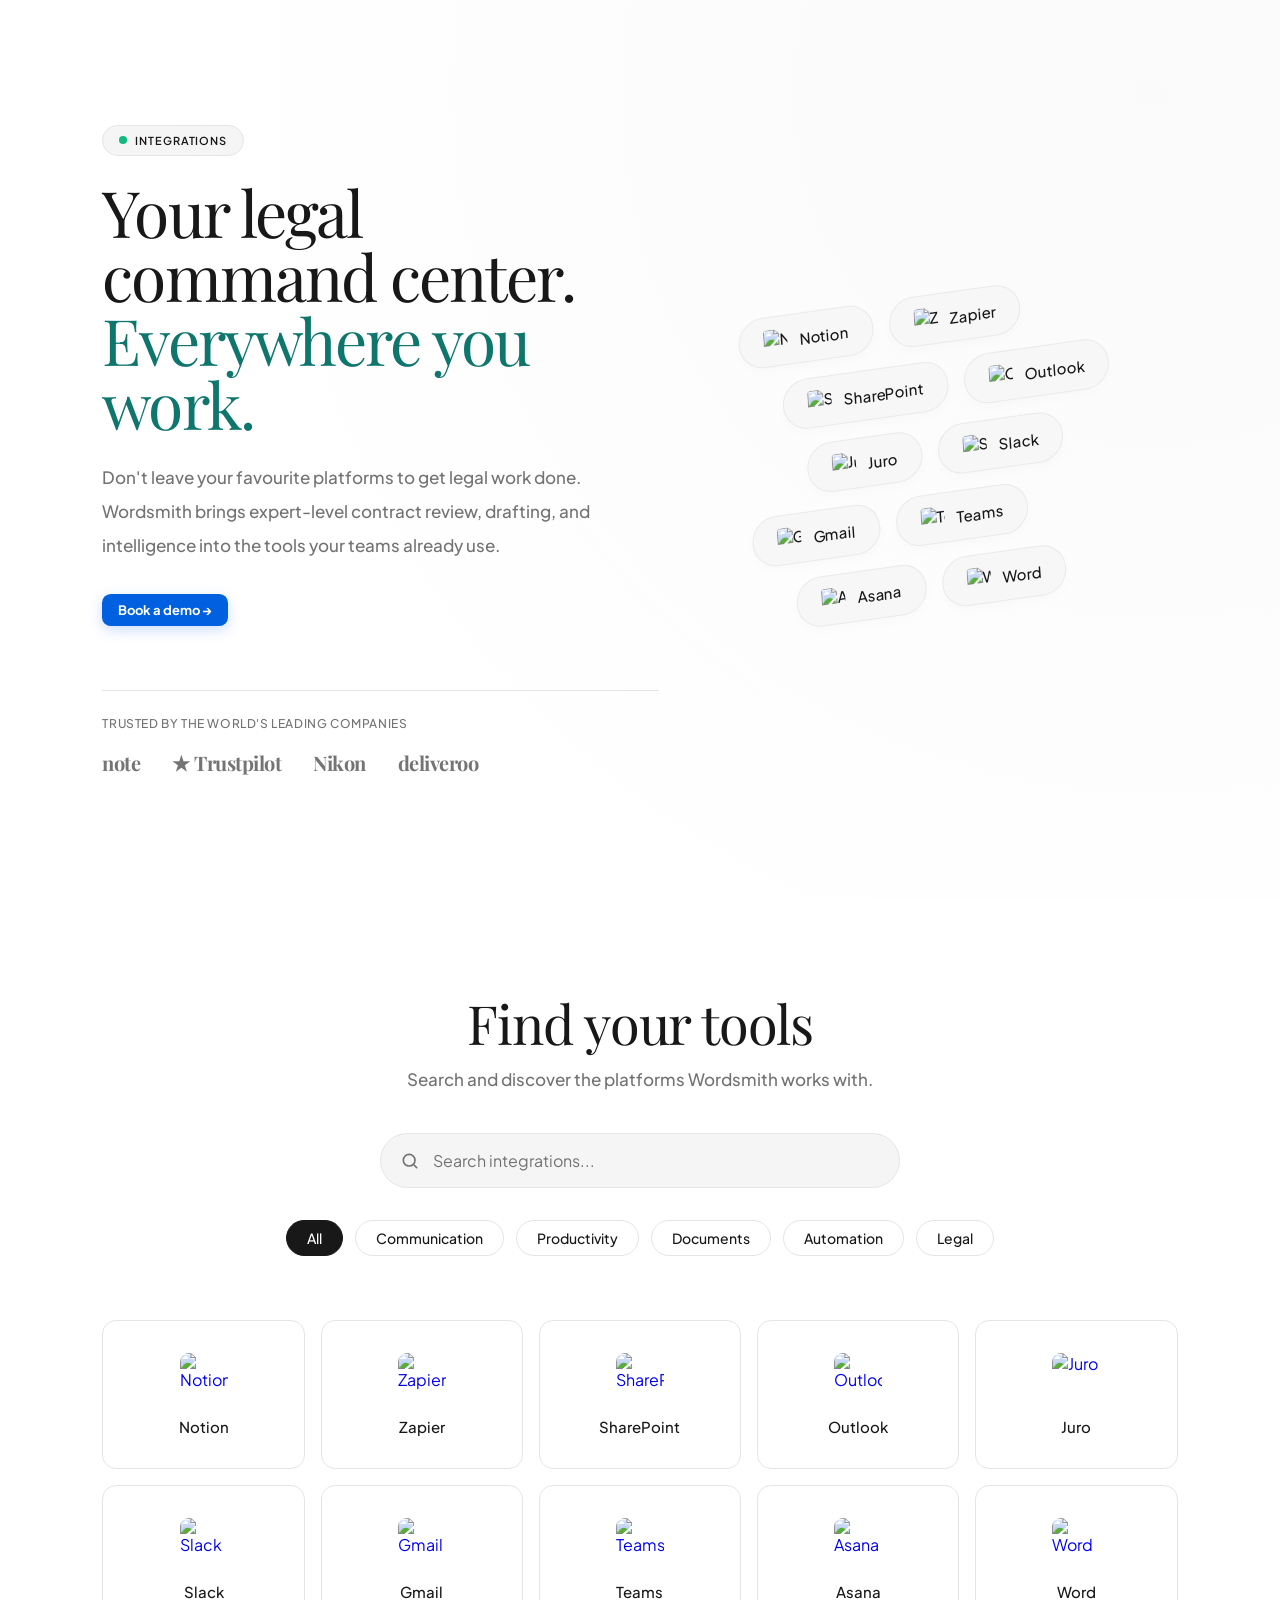
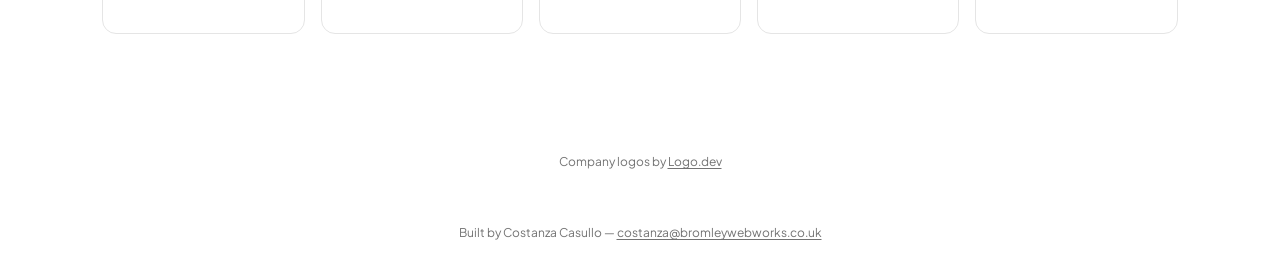
==== commit 173f7838: "readme change and email added" ====
--- a/index.html
+++ b/index.html
@@ -9,7 +9,7 @@
   <meta name="title" content="Wordsmith Integrations Page Redesign | SaaS Website Redesign Portfolio">
   <meta name="description" content="A complete redesign of the Wordsmith AI integrations page — transforming a static list into an interactive, searchable experience with floating integration pills, live filtering, and a lead-capture empty state. Built with clean HTML, CSS, and JavaScript.">
   <meta name="keywords" content="website redesign, SaaS website redesign, landing page design, product page redesign, UI UX redesign, hero section design, integration page design, legal tech website, Wordsmith AI redesign, web design portfolio, frontend development, interaction design, web designer Edinburgh, web designer London, brand designer">
-  <meta name="author" content="Costic">
+  <meta name="author" content="Costanza Casullo">
   <meta name="robots" content="index, follow, max-image-preview:large, max-snippet:-1, max-video-preview:-1">
   <meta name="googlebot" content="index, follow">
   <meta name="theme-color" content="#181818">
@@ -64,7 +64,7 @@
     "image": "https://costikid.github.io/wordsmithaiwebdesignerapplication/Screenshot_16-7-2026_155115_www.wordsmith.ai.jpeg",
     "author": {
       "@type": "Person",
-      "name": "Costic",
+      "name": "Costanza Casullo",
       "url": "https://costikid.github.io/wordsmithaiwebdesignerapplication/"
     },
     "keywords": "website redesign, SaaS website redesign, landing page design, product page redesign, UI UX redesign, hero section design, integration page design, legal tech website, Wordsmith AI redesign, web design portfolio, frontend development, interaction design",
@@ -95,7 +95,7 @@
     "serviceType": "Website Redesign, Landing Page Design, UI/UX Design, Frontend Development",
     "provider": {
       "@type": "Person",
-      "name": "Costic",
+      "name": "Costanza Casullo",
       "url": "https://costikid.github.io/wordsmithaiwebdesignerapplication/"
     }
   }
@@ -363,5 +363,7 @@
 
   <p class="logo-credit">Company logos by <a href="https://www.logo.dev" target="_blank" rel="noopener">Logo.dev</a></p>
 
+  <p class="logo-credit">Built by Costanza Casullo — <a href="mailto:costanza@bromleywebworks.co.uk">costanza@bromleywebworks.co.uk</a></p>
+
 </body>
 </html>
